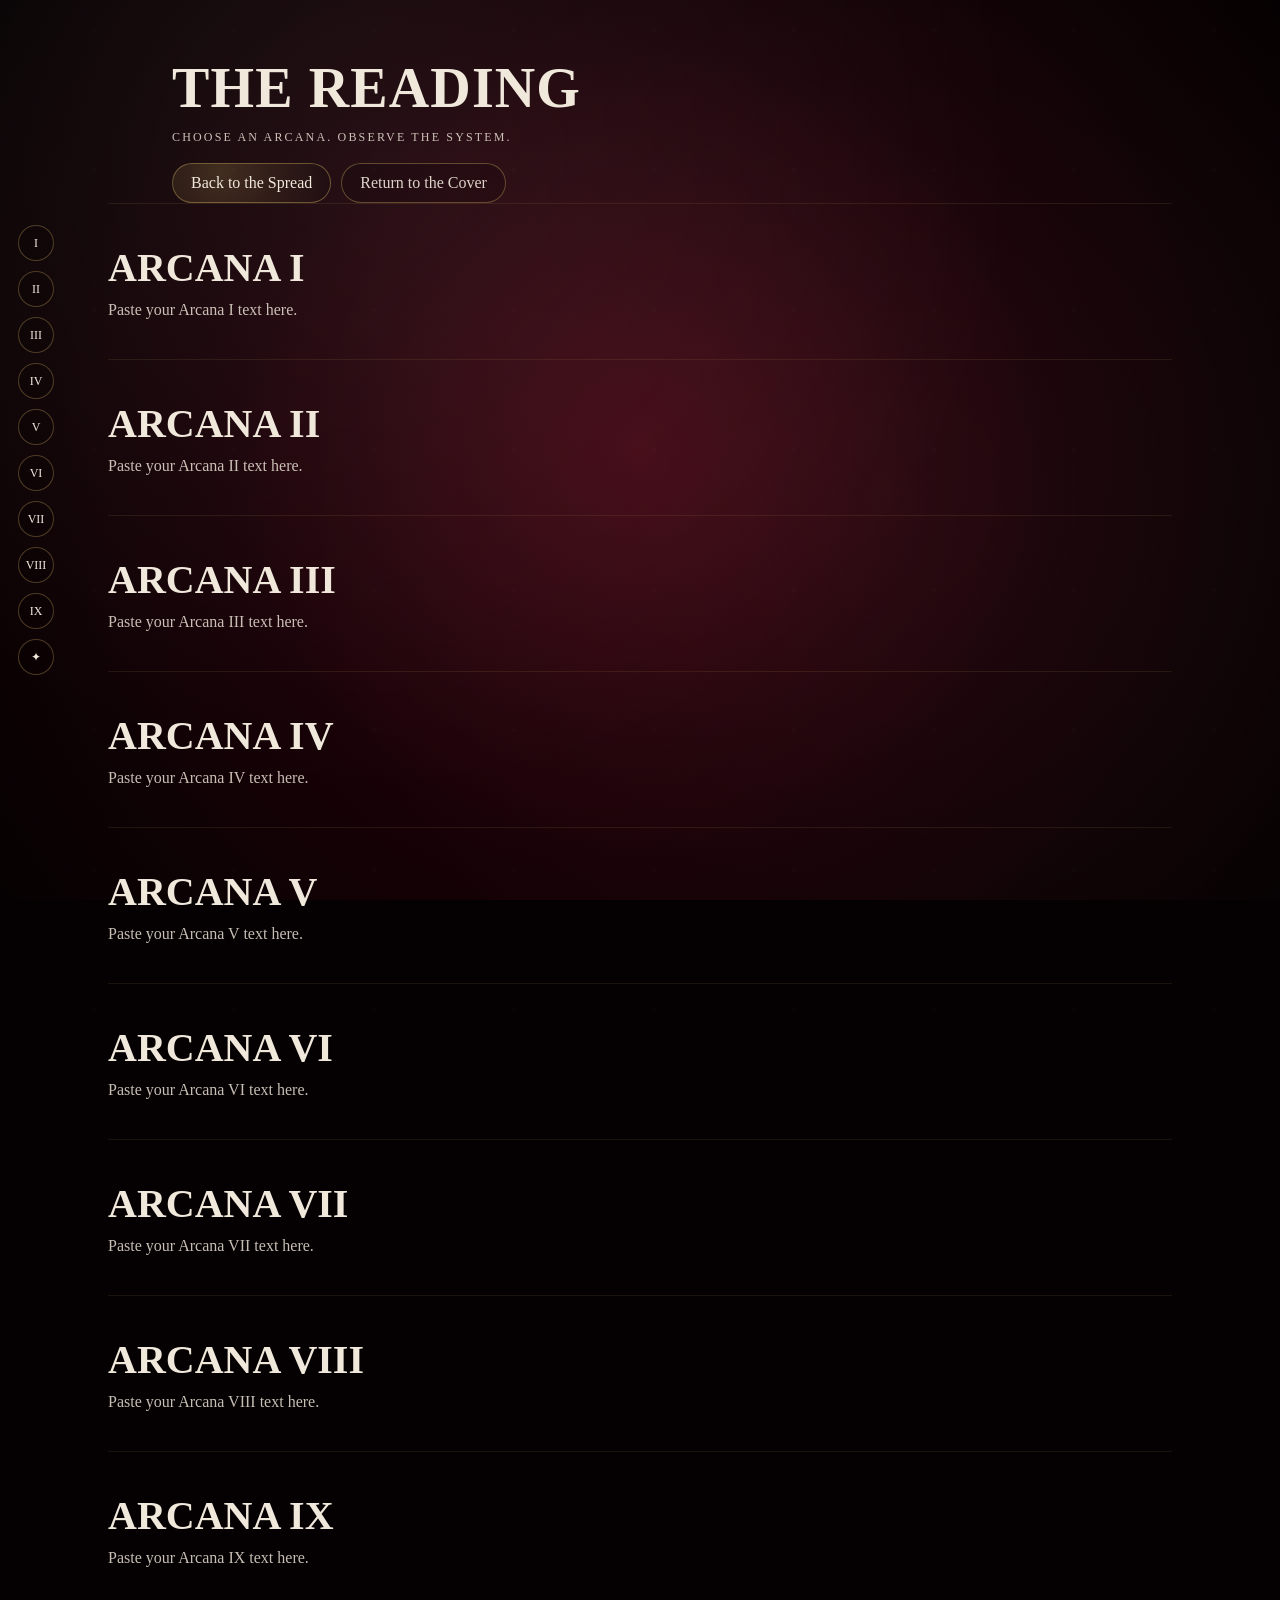
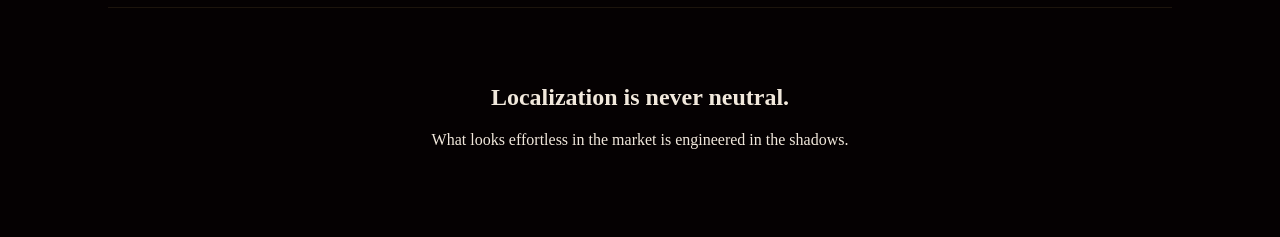
==== reading.html @ 1b464106 "Create tarot-themed multi-page reading experience" ====
<!doctype html>
<html lang="en">
<head>
  <meta charset="utf-8" />
  <meta name="viewport" content="width=device-width,initial-scale=1" />
  <title>The Reading</title>
  <link rel="stylesheet" href="styles.css" />
</head>
<body class="page page--reading">
  <div class="bg"></div>

  <aside class="rail" aria-label="Arcana navigation">
    <a href="#arcana-1">I</a>
    <a href="#arcana-2">II</a>
    <a href="#arcana-3">III</a>
    <a href="#arcana-4">IV</a>
    <a href="#arcana-5">V</a>
    <a href="#arcana-6">VI</a>
    <a href="#arcana-7">VII</a>
    <a href="#arcana-8">VIII</a>
    <a href="#arcana-9">IX</a>
    <a href="#final">✦</a>
  </aside>

  <main class="reading">
    <header class="readingHero">
      <h1 class="title title--hero">THE READING</h1>
      <p class="subtitle">Choose an Arcana. Observe the system.</p>
      <div class="readingActions">
        <a class="btn btn--gold" href="spread.html">Back to the Spread</a>
        <a class="btn btn--ghost" href="index.html">Return to the Cover</a>
      </div>
    </header>

    <!-- placeholders: keep your current text later, paste your real Arcana content here -->
    <section class="arcana" id="arcana-1"><h2>ARCANA I</h2><p>Paste your Arcana I text here.</p></section>
    <section class="arcana" id="arcana-2"><h2>ARCANA II</h2><p>Paste your Arcana II text here.</p></section>
    <section class="arcana" id="arcana-3"><h2>ARCANA III</h2><p>Paste your Arcana III text here.</p></section>
    <section class="arcana" id="arcana-4"><h2>ARCANA IV</h2><p>Paste your Arcana IV text here.</p></section>
    <section class="arcana" id="arcana-5"><h2>ARCANA V</h2><p>Paste your Arcana V text here.</p></section>
    <section class="arcana" id="arcana-6"><h2>ARCANA VI</h2><p>Paste your Arcana VI text here.</p></section>
    <section class="arcana" id="arcana-7"><h2>ARCANA VII</h2><p>Paste your Arcana VII text here.</p></section>
    <section class="arcana" id="arcana-8"><h2>ARCANA VIII</h2><p>Paste your Arcana VIII text here.</p></section>
    <section class="arcana" id="arcana-9"><h2>ARCANA IX</h2><p>Paste your Arcana IX text here.</p></section>

    <section class="final" id="final">
      <h2>Localization is never neutral.</h2>
      <p>What looks effortless in the market is engineered in the shadows.</p>
    </section>
  </main>

  <script src="script.js"></script>
</body>
</html>
---- styles.css ----
:root{
  --bg0:#050102;
  --bg1:#140206;
  --bg2:#2a0610;
  --velvet:#3a0712;
  --ink:#0b0203;

  --ivory:#f1e8dc;
  --ivory2:rgba(241,232,220,.82);
  --gold:#c6a65b;
  --gold2:rgba(198,166,91,.26);

  --shadow: 0 80px 220px rgba(0,0,0,.72);
}

*{ box-sizing:border-box; }
html,body{ height:100%; }
body{
  margin:0;
  color:var(--ivory);
  font-family: "Georgia", serif;
  background: var(--bg0);
  overflow-x:hidden;
}

a{ color:inherit; }

.bg{
  position:fixed; inset:0;
  background:
    radial-gradient(circle at 30% 18%, rgba(255,255,255,.06), transparent 55%),
    radial-gradient(circle at 70% 55%, rgba(255,255,255,.03), transparent 60%),
    radial-gradient(circle at 50% 50%, var(--velvet) 0%, var(--bg1) 55%, var(--bg0) 100%);
  filter: saturate(115%);
  z-index:-3;
}

/* ===== Petals (fallback: CSS petals if no image) ===== */
body::before{
  content:"";
  position:fixed; inset:-20%;
  background:
    radial-gradient(circle, rgba(241,232,220,.06) 0 2px, transparent 3px) 0 0/140px 140px,
    radial-gradient(circle, rgba(198,166,91,.04) 0 2px, transparent 3px) 40px 70px/180px 180px;
  opacity:.35;
  filter: blur(0.2px);
  pointer-events:none;
  z-index:-2;
  animation: drift 14s ease-in-out infinite alternate;
}
@keyframes drift{
  from{ transform: translate3d(-10px,-8px,0); }
  to{ transform: translate3d(12px,10px,0); }
}

/* ===== Layout helpers ===== */
.page{ min-height:100vh; }
.centerStage{ min-height:100vh; display:grid; place-items:center; padding:48px 18px; }

.title{ margin:0; letter-spacing:.02em; text-transform:uppercase; }
.title--hero{ font-size: clamp(34px, 5vw, 56px); }
.subtitle{
  margin:10px 0 18px;
  color: var(--ivory2);
  letter-spacing:.18em;
  text-transform:uppercase;
  font-size: 12px;
}

/* ===== Buttons ===== */
.btn{
  display:inline-block;
  padding:10px 18px;
  border-radius:999px;
  border:1px solid rgba(198,166,91,.44);
  text-decoration:none;
  background: rgba(0,0,0,.16);
  transition: transform .2s ease, box-shadow .2s ease, background .2s ease;
}
.btn:hover{
  transform: translateY(-1px);
  box-shadow: 0 22px 70px rgba(0,0,0,.45);
}
.btn--gold{
  background: radial-gradient(circle at 30% 20%, rgba(198,166,91,.22), rgba(0,0,0,.12));
}
.btn--ghost{ opacity:.9; }

/* ===== Cover stack ===== */
.stack{ position:relative; width:min(760px, 94vw); aspect-ratio: 16/10; display:grid; place-items:center; }
.stack__card{
  position:absolute;
  width:min(620px, 94vw);
  aspect-ratio: 16/10;
  border-radius:26px;
  border:1px solid var(--gold2);
  background: rgba(0,0,0,.22);
  box-shadow: var(--shadow);
  overflow:hidden;
}
.stack__card--back{ transform: translate(-22px, 16px) rotate(-2deg); opacity:.35; }
.stack__card--mid { transform: translate(18px, 12px) rotate(2deg); opacity:.45; }
.stack__card--front{ z-index:5; }

.coverFace{
  position:relative;
  z-index:10;
  height:100%;
  display:grid;
  place-items:center;
  text-align:center;
  padding:34px;
  pointer-events:auto;
}

.coverPhoto{
  position:absolute; inset:0;
  border-radius: inherit;
  background:
    url("assets/cover-front.jpg") center/cover no-repeat;
  opacity:.0; /* becomes visible automatically if image loads */
  z-index:8;
  pointer-events:none;
}
.coverPhoto::after{
  content:"";
  position:absolute; inset:0;
  background: linear-gradient(to bottom, rgba(0,0,0,.12), rgba(0,0,0,.72));
}
.coverPhoto.is-loaded{ opacity:1; }

.coverPhoto.is-opening{
  transform: rotateY(-78deg);
  transform-origin:left center;
  transition: transform 900ms cubic-bezier(.22,1,.36,1), opacity 650ms ease, filter 650ms ease;
  opacity:0;
  filter: blur(6px);
}

/* ===== Candles (no png needed: pure CSS candle + flicker) ===== */
.cornerCandles{ position:fixed; inset:0; pointer-events:none; }
.candle{
  position:absolute;
  width: 26px;
  height: 220px;
  border-radius: 18px;
  background: linear-gradient(to bottom, rgba(255,255,255,.92), rgba(255,255,255,.65));
  box-shadow: 0 30px 90px rgba(0,0,0,.55);
  opacity:.9;
  filter: blur(.0px);
}
.candle--tl{ left:18px; top:110px; }
.candle--br{ right:18px; bottom:110px; height: 240px; }

.candle::after{
  content:"";
  position:absolute;
  left: 50%;
  top: -10px;
  width: 8px; height: 14px;
  transform: translateX(-50%);
  background: rgba(40,15,5,.55);
  border-radius: 6px;
  filter: blur(.2px);
}
.flame{
  position:absolute;
  left:50%;
  top:-34px;
  width: 18px; height: 28px;
  transform: translateX(-50%);
  border-radius: 12px 12px 12px 12px;
  background: radial-gradient(circle at 40% 40%, rgba(255,240,200,.95), rgba(255,180,60,.85) 45%, rgba(255,120,20,.55) 70%, transparent 72%);
  filter: drop-shadow(0 0 14px rgba(255,190,90,.55));
  animation: flicker 120ms infinite alternate;
}
@keyframes flicker{
  from{ transform: translateX(-50%) rotate(-1deg) scale(0.98); opacity:.85; }
  to{ transform: translateX(-50%) rotate(1deg) scale(1.02); opacity:1; }
}

/* ===== Spread page ===== */
.spreadStage{ min-height:100vh; padding:56px 18px 40px; max-width:1100px; margin:0 auto; }
.spreadHeader{ text-align:center; margin-bottom: 22px; }
.kicker{ color: rgba(198,166,91,.78); letter-spacing:.22em; text-transform:uppercase; font-size: 12px; }
.spell{ margin:10px 0 6px; font-size: clamp(34px, 4.5vw, 58px); }
.deckline{ margin:0 auto; max-width: 70ch; color: var(--ivory2); }

.spreadArea{ display:grid; place-items:center; gap: 18px; }
.deck{
  width: 240px; height: 160px;
  position:relative;
  opacity: .95;
}
.deck__card{
  position:absolute; inset:0;
  border-radius: 18px;
  border:1px solid var(--gold2);
  background: linear-gradient(135deg, rgba(255,255,255,.04), rgba(0,0,0,.25));
  box-shadow: 0 50px 140px rgba(0,0,0,.55);
}
.deck__card:nth-child(1){ transform: rotate(-3deg) translate(-6px, 2px); }
.deck__card:nth-child(2){ transform: rotate(2deg) translate(6px, -2px); opacity:.9; }
.deck__card:nth-child(3){ transform: rotate(0deg); opacity:.8; }

.cardsGrid{
  width: min(980px, 96vw);
  display:grid;
  grid-template-columns: repeat(3, 1fr);
  gap: 16px;
  opacity: 0;
  transform: translateY(10px);
  pointer-events:none;
  transition: opacity 600ms ease, transform 600ms ease;
}
@media (max-width: 820px){ .cardsGrid{ grid-template-columns: repeat(2, 1fr); } }
@media (max-width: 520px){ .cardsGrid{ grid-template-columns: 1fr; } }

.cardsGrid[data-state="shown"]{
  opacity:1;
  transform: translateY(0);
  pointer-events:auto;
}

.tarot{
  border:1px solid var(--gold2);
  border-radius:18px;
  background: rgba(0,0,0,.20);
  box-shadow: 0 40px 120px rgba(0,0,0,.45);
  padding:0;
  cursor:pointer;
  overflow:hidden;
  aspect-ratio: 3 / 5;
  position:relative;
}
.tarot::before{
  content:"";
  position:absolute; inset:0;
  background:
    radial-gradient(circle at 30% 20%, rgba(255,255,255,.06), transparent 55%),
    linear-gradient(to bottom, rgba(0,0,0,.05), rgba(0,0,0,.55));
}
.tarot span{
  position:absolute;
  left:14px; bottom:12px;
  color: rgba(241,232,220,.85);
  letter-spacing:.18em;
  text-transform:uppercase;
  font-size: 11px;
}

/* once you add images, they’ll show automatically */
.tarot.has-img{
  background-size: cover;
  background-position: center;
}
.tarot.has-img::before{ background: linear-gradient(to bottom, rgba(0,0,0,.05), rgba(0,0,0,.62)); }

.spreadActions{ display:flex; justify-content:center; gap:10px; flex-wrap:wrap; margin-top: 16px; }
.hint{ text-align:center; opacity:.85; margin-top: 12px; }

/* ===== Reading page ===== */
.rail{
  position:fixed; left:18px; top:50%; transform: translateY(-50%);
  display:flex; flex-direction:column; gap:10px; z-index:20;
}
.rail a{
  width:36px; height:36px; border-radius:999px;
  display:grid; place-items:center;
  border:1px solid rgba(198,166,91,.35);
  text-decoration:none;
  background: rgba(0,0,0,.14);
  font-size:12px;
}

.reading{ max-width:1100px; margin:0 auto; padding: 56px 18px 72px; }
.readingHero{ padding-left: 64px; }
@media (max-width: 900px){ .readingHero{ padding-left:0; } .rail{ display:none; } }

.readingActions{ display:flex; gap:10px; flex-wrap:wrap; margin-top:12px; }

.arcana{
  padding: 40px 0;
  border-top: 1px solid rgba(198,166,91,.12);
}
.arcana h2{ margin: 0 0 10px; font-size: clamp(26px, 3.2vw, 40px); }
.arcana p{ margin: 0; color: rgba(241,232,220,.82); max-width: 78ch; }

.final{ padding: 56px 0 0; text-align:center; border-top: 1px solid rgba(198,166,91,.12); }
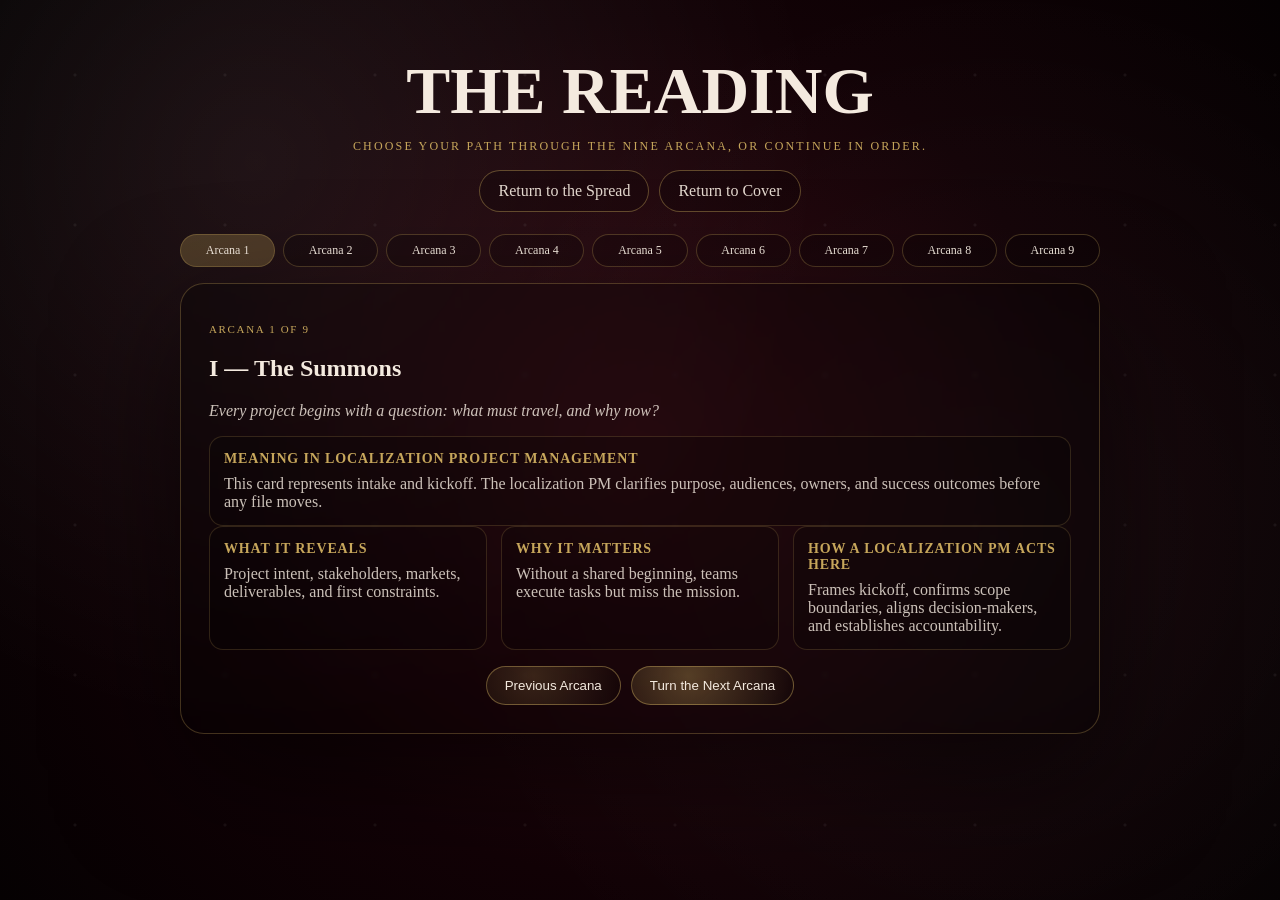
==== commit ec4ff1b7: "Refine tarot experience with full arcana narrative and interactions" ====
--- a/reading.html
+++ b/reading.html
@@ -8,44 +8,54 @@
 </head>
 <body class="page page--reading">
   <div class="bg"></div>
+  <div class="particles" aria-hidden="true"></div>
+  <div class="petalLayer" id="petalLayer" aria-hidden="true"></div>
 
-  <aside class="rail" aria-label="Arcana navigation">
-    <a href="#arcana-1">I</a>
-    <a href="#arcana-2">II</a>
-    <a href="#arcana-3">III</a>
-    <a href="#arcana-4">IV</a>
-    <a href="#arcana-5">V</a>
-    <a href="#arcana-6">VI</a>
-    <a href="#arcana-7">VII</a>
-    <a href="#arcana-8">VIII</a>
-    <a href="#arcana-9">IX</a>
-    <a href="#final">✦</a>
-  </aside>
-
-  <main class="reading">
-    <header class="readingHero">
-      <h1 class="title title--hero">THE READING</h1>
-      <p class="subtitle">Choose an Arcana. Observe the system.</p>
+  <main class="readingStage">
+    <header class="readingHeader">
+      <h1 class="title">The Reading</h1>
+      <p class="subtitle">Choose your path through the nine arcana, or continue in order.</p>
       <div class="readingActions">
-        <a class="btn btn--gold" href="spread.html">Back to the Spread</a>
-        <a class="btn btn--ghost" href="index.html">Return to the Cover</a>
+        <a class="btn btn--ghost" href="spread.html">Return to the Spread</a>
+        <a class="btn btn--ghost" href="index.html">Return to Cover</a>
       </div>
     </header>
 
-    <!-- placeholders: keep your current text later, paste your real Arcana content here -->
-    <section class="arcana" id="arcana-1"><h2>ARCANA I</h2><p>Paste your Arcana I text here.</p></section>
-    <section class="arcana" id="arcana-2"><h2>ARCANA II</h2><p>Paste your Arcana II text here.</p></section>
-    <section class="arcana" id="arcana-3"><h2>ARCANA III</h2><p>Paste your Arcana III text here.</p></section>
-    <section class="arcana" id="arcana-4"><h2>ARCANA IV</h2><p>Paste your Arcana IV text here.</p></section>
-    <section class="arcana" id="arcana-5"><h2>ARCANA V</h2><p>Paste your Arcana V text here.</p></section>
-    <section class="arcana" id="arcana-6"><h2>ARCANA VI</h2><p>Paste your Arcana VI text here.</p></section>
-    <section class="arcana" id="arcana-7"><h2>ARCANA VII</h2><p>Paste your Arcana VII text here.</p></section>
-    <section class="arcana" id="arcana-8"><h2>ARCANA VIII</h2><p>Paste your Arcana VIII text here.</p></section>
-    <section class="arcana" id="arcana-9"><h2>ARCANA IX</h2><p>Paste your Arcana IX text here.</p></section>
+    <nav class="arcanaRail" id="arcanaRail" aria-label="Arcana navigation"></nav>
 
-    <section class="final" id="final">
-      <h2>Localization is never neutral.</h2>
-      <p>What looks effortless in the market is engineered in the shadows.</p>
+    <section class="readingCard" id="readingCard" aria-live="polite">
+      <p class="progress" id="progress">Arcana 1 of 9</p>
+      <h2 id="arcanaTitle">Arcana</h2>
+      <p class="prophecy" id="arcanaProphecy"></p>
+
+      <div class="detailBlock">
+        <h3>Meaning in Localization Project Management</h3>
+        <p id="arcanaMeaning"></p>
+      </div>
+
+      <div class="detailGrid">
+        <article class="detailBlock"><h3>What it reveals</h3><p id="arcanaReveals"></p></article>
+        <article class="detailBlock"><h3>Why it matters</h3><p id="arcanaMatters"></p></article>
+        <article class="detailBlock"><h3>How a localization PM acts here</h3><p id="arcanaActs"></p></article>
+      </div>
+
+      <div class="readingActions">
+        <button class="btn btn--gold-soft" id="prevArcana">Previous Arcana</button>
+        <button class="btn btn--gold" id="nextArcana">Turn the Next Arcana</button>
+      </div>
+    </section>
+
+    <section class="closingScene" id="closingScene" hidden>
+      <div class="candleField candleField--dense" aria-hidden="true">
+        <div class="candle"><div class="flame"></div></div><div class="candle"><div class="flame"></div></div><div class="candle"><div class="flame"></div></div>
+        <div class="candle"><div class="flame"></div></div><div class="candle"><div class="flame"></div></div><div class="candle"><div class="flame"></div></div>
+        <div class="candle"><div class="flame"></div></div><div class="candle"><div class="flame"></div></div><div class="candle"><div class="flame"></div></div>
+      </div>
+      <h2>The cards fall silent here, but their lesson remains: great localization is not just managed — it is interpreted, orchestrated, and brought to life.</h2>
+      <p>Let the next project begin.</p>
+      <p>Duygu Taş — Localization Project Management | Language Operations | Multilingual Content Strategy</p>
+      <p>Email: your-email@example.com · LinkedIn: your-linkedin · Portfolio: your-portfolio</p>
+      <a class="btn btn--gold" href="spread.html">Enter the Next Reading</a>
     </section>
   </main>
 
--- a/styles.css
+++ b/styles.css
@@ -1,289 +1,80 @@
 :root{
   --bg0:#050102;
-  --bg1:#140206;
-  --bg2:#2a0610;
-  --velvet:#3a0712;
-  --ink:#0b0203;
+  --bg1:#120206;
+  --velvet:#310810;
+  --ivory:#f4eadf;
+  --ivory-soft:rgba(244,234,223,.82);
+  --gold:#c6a65b;
+  --gold-soft:rgba(198,166,91,.3);
+}
+*{box-sizing:border-box}
+html,body{height:100%}
+body{margin:0;color:var(--ivory);font-family:Georgia,serif;background:var(--bg0);overflow-x:hidden}
+a{color:inherit}
+.bg{position:fixed;inset:0;background:radial-gradient(circle at 20% 18%,rgba(255,255,255,.07),transparent 45%),radial-gradient(circle at 78% 60%,rgba(255,255,255,.04),transparent 50%),radial-gradient(circle at 50% 50%,var(--velvet),var(--bg1) 55%,var(--bg0));z-index:-4}
+.particles{position:fixed;inset:0;z-index:-3;pointer-events:none;opacity:.55;background-image:radial-gradient(circle,rgba(255,255,255,.1) 0 1px,transparent 2px);background-size:150px 150px;animation:drift 16s ease-in-out infinite alternate}
+@keyframes drift{from{transform:translate(-10px,-8px)}to{transform:translate(14px,12px)}}
 
-  --ivory:#f1e8dc;
-  --ivory2:rgba(241,232,220,.82);
-  --gold:#c6a65b;
-  --gold2:rgba(198,166,91,.26);
+.petalLayer{position:fixed;inset:0;pointer-events:none;z-index:20}
+.petal{position:absolute;width:10px;height:14px;background:linear-gradient(150deg,#f7d5d9,#be4f5f);border-radius:65% 35% 60% 40%;opacity:.82;animation:petalFall 1.4s ease-out forwards}
+@keyframes petalFall{0%{transform:translate(0,0) rotate(0) scale(1);opacity:.9}100%{transform:translate(var(--dx),var(--dy)) rotate(220deg) scale(.3);opacity:0}}
 
-  --shadow: 0 80px 220px rgba(0,0,0,.72);
-}
+.page{min-height:100vh}
+.centerStage,.spreadStage,.readingStage{position:relative;min-height:100vh;padding:56px 20px 70px;max-width:1100px;margin:0 auto}
+.kicker,.subtitle{text-transform:uppercase;letter-spacing:.18em;font-size:12px;color:var(--gold)}
+.title{margin:0 0 14px;font-size:clamp(38px,6vw,66px);line-height:1.05;text-transform:uppercase}
+.lead,.deckline,.lore{color:var(--ivory-soft);max-width:70ch}
+.lore{font-style:italic}
 
-*{ box-sizing:border-box; }
-html,body{ height:100%; }
-body{
-  margin:0;
-  color:var(--ivory);
-  font-family: "Georgia", serif;
-  background: var(--bg0);
-  overflow-x:hidden;
-}
+.heroCard,.readingCard,.closingScene{background:rgba(0,0,0,.3);border:1px solid var(--gold-soft);border-radius:24px;box-shadow:0 40px 120px rgba(0,0,0,.55);backdrop-filter:blur(2px)}
+.heroCard{padding:48px;text-align:center;max-width:850px;margin:11vh auto 0}
 
-a{ color:inherit; }
+.btn{display:inline-block;padding:11px 18px;border-radius:999px;border:1px solid rgba(198,166,91,.45);text-decoration:none;background:rgba(0,0,0,.2);transition:.2s transform,.2s box-shadow,.2s opacity;cursor:pointer;color:var(--ivory)}
+.btn:hover{transform:translateY(-1px);box-shadow:0 18px 60px rgba(0,0,0,.45)}
+.btn--gold{background:radial-gradient(circle at 35% 25%,rgba(198,166,91,.35),rgba(0,0,0,.12))}
+.btn--gold-soft{background:radial-gradient(circle at 35% 25%,rgba(198,166,91,.2),rgba(0,0,0,.12))}
+.btn--ghost{opacity:.92}
 
-.bg{
-  position:fixed; inset:0;
-  background:
-    radial-gradient(circle at 30% 18%, rgba(255,255,255,.06), transparent 55%),
-    radial-gradient(circle at 70% 55%, rgba(255,255,255,.03), transparent 60%),
-    radial-gradient(circle at 50% 50%, var(--velvet) 0%, var(--bg1) 55%, var(--bg0) 100%);
-  filter: saturate(115%);
-  z-index:-3;
-}
+.cornerCandles,.candleField{position:fixed;inset:0;pointer-events:none;z-index:1}
+.candle{position:absolute;width:20px;height:120px;border-radius:14px;background:linear-gradient(to bottom,rgba(255,255,255,.93),rgba(255,255,255,.65));box-shadow:0 14px 60px rgba(0,0,0,.6)}
+.candle::after{content:"";position:absolute;left:50%;top:-8px;transform:translateX(-50%);width:6px;height:10px;background:rgba(45,16,8,.6);border-radius:8px}
+.flame{position:absolute;left:50%;top:-28px;transform:translateX(-50%);width:15px;height:24px;border-radius:12px;background:radial-gradient(circle at 40% 40%,rgba(255,245,210,.95),rgba(255,185,66,.85) 50%,rgba(255,110,10,.55) 72%,transparent 74%);filter:drop-shadow(0 0 12px rgba(255,190,90,.5));animation:flicker .14s infinite alternate}
+@keyframes flicker{from{transform:translateX(-50%) rotate(-2deg) scale(.98)}to{transform:translateX(-50%) rotate(1deg) scale(1.04)}}
+.candle--tl{left:16px;top:90px}.candle--tr{right:20px;top:110px}.candle--bl{left:25px;bottom:90px;height:145px}.candle--br{right:25px;bottom:85px;height:150px}
 
-/* ===== Petals (fallback: CSS petals if no image) ===== */
-body::before{
-  content:"";
-  position:fixed; inset:-20%;
-  background:
-    radial-gradient(circle, rgba(241,232,220,.06) 0 2px, transparent 3px) 0 0/140px 140px,
-    radial-gradient(circle, rgba(198,166,91,.04) 0 2px, transparent 3px) 40px 70px/180px 180px;
-  opacity:.35;
-  filter: blur(0.2px);
-  pointer-events:none;
-  z-index:-2;
-  animation: drift 14s ease-in-out infinite alternate;
-}
-@keyframes drift{
-  from{ transform: translate3d(-10px,-8px,0); }
-  to{ transform: translate3d(12px,10px,0); }
-}
+.spreadHeader,.readingHeader{text-align:center;margin-bottom:22px}
+.cardsGrid{display:grid;grid-template-columns:repeat(3,1fr);gap:16px;opacity:0;transform:translateY(12px) scale(.98);pointer-events:none;transition:.7s}
+.cardsGrid[data-state='shown']{opacity:1;transform:translateY(0) scale(1);pointer-events:auto}
+@media (max-width:820px){.cardsGrid{grid-template-columns:repeat(2,1fr)}}
+@media (max-width:560px){.cardsGrid{grid-template-columns:1fr}.heroCard{padding:34px 24px}}
+.tarot{aspect-ratio:3/5;border:1px solid var(--gold-soft);border-radius:16px;background:linear-gradient(145deg,rgba(255,255,255,.08),rgba(0,0,0,.4));position:relative;overflow:hidden;cursor:pointer;color:var(--ivory);box-shadow:0 28px 80px rgba(0,0,0,.55);transition:transform .25s}
+.tarot:hover{transform:translateY(-4px)}
+.tarot::before{content:"";position:absolute;inset:0;background:linear-gradient(to bottom,rgba(0,0,0,.06),rgba(0,0,0,.65))}
+.tarot span{position:absolute;left:12px;bottom:12px;letter-spacing:.1em;font-size:11px;text-transform:uppercase;text-align:left;z-index:2}
+.tarot.has-img{background-size:cover;background-position:center}
+.tarot.has-img::before{background:linear-gradient(to bottom,rgba(0,0,0,.1),rgba(0,0,0,.72))}
+.spreadActions,.readingActions{display:flex;gap:10px;justify-content:center;flex-wrap:wrap;margin-top:16px}
+.hint{text-align:center;color:var(--ivory-soft)}
 
-/* ===== Layout helpers ===== */
-.page{ min-height:100vh; }
-.centerStage{ min-height:100vh; display:grid; place-items:center; padding:48px 18px; }
+.candleField .candle:nth-child(1){left:8%;bottom:22px;height:130px}
+.candleField .candle:nth-child(2){left:20%;bottom:8px;height:95px}
+.candleField .candle:nth-child(3){left:36%;bottom:15px;height:115px}
+.candleField .candle:nth-child(4){right:35%;bottom:14px;height:104px}
+.candleField .candle:nth-child(5){right:19%;bottom:8px;height:92px}
+.candleField .candle:nth-child(6){right:8%;bottom:22px;height:136px}
+.candleField--dense .candle{height:90px}
 
-.title{ margin:0; letter-spacing:.02em; text-transform:uppercase; }
-.title--hero{ font-size: clamp(34px, 5vw, 56px); }
-.subtitle{
-  margin:10px 0 18px;
-  color: var(--ivory2);
-  letter-spacing:.18em;
-  text-transform:uppercase;
-  font-size: 12px;
-}
+.arcanaRail{display:grid;grid-template-columns:repeat(9,minmax(0,1fr));gap:8px;margin:0 auto 16px;max-width:920px}
+.arcanaRail a{border:1px solid var(--gold-soft);padding:8px 6px;border-radius:999px;text-align:center;text-decoration:none;background:rgba(0,0,0,.2);font-size:12px}
+.arcanaRail a.is-active{background:rgba(198,166,91,.28)}
+.readingCard{padding:28px;max-width:920px;margin:0 auto}
+.progress{color:var(--gold);letter-spacing:.15em;text-transform:uppercase;font-size:11px}
+.prophecy{font-style:italic;color:var(--ivory-soft)}
+.detailGrid{display:grid;grid-template-columns:repeat(3,1fr);gap:14px}
+.detailBlock{padding:14px;border:1px solid rgba(198,166,91,.2);border-radius:14px;background:rgba(0,0,0,.22)}
+.detailBlock h3{margin:0 0 8px;font-size:14px;letter-spacing:.06em;text-transform:uppercase;color:var(--gold)}
+.detailBlock p{margin:0;color:var(--ivory-soft)}
+@media (max-width:860px){.detailGrid{grid-template-columns:1fr}}
 
-/* ===== Buttons ===== */
-.btn{
-  display:inline-block;
-  padding:10px 18px;
-  border-radius:999px;
-  border:1px solid rgba(198,166,91,.44);
-  text-decoration:none;
-  background: rgba(0,0,0,.16);
-  transition: transform .2s ease, box-shadow .2s ease, background .2s ease;
-}
-.btn:hover{
-  transform: translateY(-1px);
-  box-shadow: 0 22px 70px rgba(0,0,0,.45);
-}
-.btn--gold{
-  background: radial-gradient(circle at 30% 20%, rgba(198,166,91,.22), rgba(0,0,0,.12));
-}
-.btn--ghost{ opacity:.9; }
-
-/* ===== Cover stack ===== */
-.stack{ position:relative; width:min(760px, 94vw); aspect-ratio: 16/10; display:grid; place-items:center; }
-.stack__card{
-  position:absolute;
-  width:min(620px, 94vw);
-  aspect-ratio: 16/10;
-  border-radius:26px;
-  border:1px solid var(--gold2);
-  background: rgba(0,0,0,.22);
-  box-shadow: var(--shadow);
-  overflow:hidden;
-}
-.stack__card--back{ transform: translate(-22px, 16px) rotate(-2deg); opacity:.35; }
-.stack__card--mid { transform: translate(18px, 12px) rotate(2deg); opacity:.45; }
-.stack__card--front{ z-index:5; }
-
-.coverFace{
-  position:relative;
-  z-index:10;
-  height:100%;
-  display:grid;
-  place-items:center;
-  text-align:center;
-  padding:34px;
-  pointer-events:auto;
-}
-
-.coverPhoto{
-  position:absolute; inset:0;
-  border-radius: inherit;
-  background:
-    url("assets/cover-front.jpg") center/cover no-repeat;
-  opacity:.0; /* becomes visible automatically if image loads */
-  z-index:8;
-  pointer-events:none;
-}
-.coverPhoto::after{
-  content:"";
-  position:absolute; inset:0;
-  background: linear-gradient(to bottom, rgba(0,0,0,.12), rgba(0,0,0,.72));
-}
-.coverPhoto.is-loaded{ opacity:1; }
-
-.coverPhoto.is-opening{
-  transform: rotateY(-78deg);
-  transform-origin:left center;
-  transition: transform 900ms cubic-bezier(.22,1,.36,1), opacity 650ms ease, filter 650ms ease;
-  opacity:0;
-  filter: blur(6px);
-}
-
-/* ===== Candles (no png needed: pure CSS candle + flicker) ===== */
-.cornerCandles{ position:fixed; inset:0; pointer-events:none; }
-.candle{
-  position:absolute;
-  width: 26px;
-  height: 220px;
-  border-radius: 18px;
-  background: linear-gradient(to bottom, rgba(255,255,255,.92), rgba(255,255,255,.65));
-  box-shadow: 0 30px 90px rgba(0,0,0,.55);
-  opacity:.9;
-  filter: blur(.0px);
-}
-.candle--tl{ left:18px; top:110px; }
-.candle--br{ right:18px; bottom:110px; height: 240px; }
-
-.candle::after{
-  content:"";
-  position:absolute;
-  left: 50%;
-  top: -10px;
-  width: 8px; height: 14px;
-  transform: translateX(-50%);
-  background: rgba(40,15,5,.55);
-  border-radius: 6px;
-  filter: blur(.2px);
-}
-.flame{
-  position:absolute;
-  left:50%;
-  top:-34px;
-  width: 18px; height: 28px;
-  transform: translateX(-50%);
-  border-radius: 12px 12px 12px 12px;
-  background: radial-gradient(circle at 40% 40%, rgba(255,240,200,.95), rgba(255,180,60,.85) 45%, rgba(255,120,20,.55) 70%, transparent 72%);
-  filter: drop-shadow(0 0 14px rgba(255,190,90,.55));
-  animation: flicker 120ms infinite alternate;
-}
-@keyframes flicker{
-  from{ transform: translateX(-50%) rotate(-1deg) scale(0.98); opacity:.85; }
-  to{ transform: translateX(-50%) rotate(1deg) scale(1.02); opacity:1; }
-}
-
-/* ===== Spread page ===== */
-.spreadStage{ min-height:100vh; padding:56px 18px 40px; max-width:1100px; margin:0 auto; }
-.spreadHeader{ text-align:center; margin-bottom: 22px; }
-.kicker{ color: rgba(198,166,91,.78); letter-spacing:.22em; text-transform:uppercase; font-size: 12px; }
-.spell{ margin:10px 0 6px; font-size: clamp(34px, 4.5vw, 58px); }
-.deckline{ margin:0 auto; max-width: 70ch; color: var(--ivory2); }
-
-.spreadArea{ display:grid; place-items:center; gap: 18px; }
-.deck{
-  width: 240px; height: 160px;
-  position:relative;
-  opacity: .95;
-}
-.deck__card{
-  position:absolute; inset:0;
-  border-radius: 18px;
-  border:1px solid var(--gold2);
-  background: linear-gradient(135deg, rgba(255,255,255,.04), rgba(0,0,0,.25));
-  box-shadow: 0 50px 140px rgba(0,0,0,.55);
-}
-.deck__card:nth-child(1){ transform: rotate(-3deg) translate(-6px, 2px); }
-.deck__card:nth-child(2){ transform: rotate(2deg) translate(6px, -2px); opacity:.9; }
-.deck__card:nth-child(3){ transform: rotate(0deg); opacity:.8; }
-
-.cardsGrid{
-  width: min(980px, 96vw);
-  display:grid;
-  grid-template-columns: repeat(3, 1fr);
-  gap: 16px;
-  opacity: 0;
-  transform: translateY(10px);
-  pointer-events:none;
-  transition: opacity 600ms ease, transform 600ms ease;
-}
-@media (max-width: 820px){ .cardsGrid{ grid-template-columns: repeat(2, 1fr); } }
-@media (max-width: 520px){ .cardsGrid{ grid-template-columns: 1fr; } }
-
-.cardsGrid[data-state="shown"]{
-  opacity:1;
-  transform: translateY(0);
-  pointer-events:auto;
-}
-
-.tarot{
-  border:1px solid var(--gold2);
-  border-radius:18px;
-  background: rgba(0,0,0,.20);
-  box-shadow: 0 40px 120px rgba(0,0,0,.45);
-  padding:0;
-  cursor:pointer;
-  overflow:hidden;
-  aspect-ratio: 3 / 5;
-  position:relative;
-}
-.tarot::before{
-  content:"";
-  position:absolute; inset:0;
-  background:
-    radial-gradient(circle at 30% 20%, rgba(255,255,255,.06), transparent 55%),
-    linear-gradient(to bottom, rgba(0,0,0,.05), rgba(0,0,0,.55));
-}
-.tarot span{
-  position:absolute;
-  left:14px; bottom:12px;
-  color: rgba(241,232,220,.85);
-  letter-spacing:.18em;
-  text-transform:uppercase;
-  font-size: 11px;
-}
-
-/* once you add images, they’ll show automatically */
-.tarot.has-img{
-  background-size: cover;
-  background-position: center;
-}
-.tarot.has-img::before{ background: linear-gradient(to bottom, rgba(0,0,0,.05), rgba(0,0,0,.62)); }
-
-.spreadActions{ display:flex; justify-content:center; gap:10px; flex-wrap:wrap; margin-top: 16px; }
-.hint{ text-align:center; opacity:.85; margin-top: 12px; }
-
-/* ===== Reading page ===== */
-.rail{
-  position:fixed; left:18px; top:50%; transform: translateY(-50%);
-  display:flex; flex-direction:column; gap:10px; z-index:20;
-}
-.rail a{
-  width:36px; height:36px; border-radius:999px;
-  display:grid; place-items:center;
-  border:1px solid rgba(198,166,91,.35);
-  text-decoration:none;
-  background: rgba(0,0,0,.14);
-  font-size:12px;
-}
-
-.reading{ max-width:1100px; margin:0 auto; padding: 56px 18px 72px; }
-.readingHero{ padding-left: 64px; }
-@media (max-width: 900px){ .readingHero{ padding-left:0; } .rail{ display:none; } }
-
-.readingActions{ display:flex; gap:10px; flex-wrap:wrap; margin-top:12px; }
-
-.arcana{
-  padding: 40px 0;
-  border-top: 1px solid rgba(198,166,91,.12);
-}
-.arcana h2{ margin: 0 0 10px; font-size: clamp(26px, 3.2vw, 40px); }
-.arcana p{ margin: 0; color: rgba(241,232,220,.82); max-width: 78ch; }
-
-.final{ padding: 56px 0 0; text-align:center; border-top: 1px solid rgba(198,166,91,.12); }
+.closingScene{margin:22px auto 0;max-width:920px;padding:40px 28px;text-align:center;position:relative;overflow:hidden}
+.closingScene h2{margin-top:20px;font-size:clamp(24px,3.5vw,38px)}
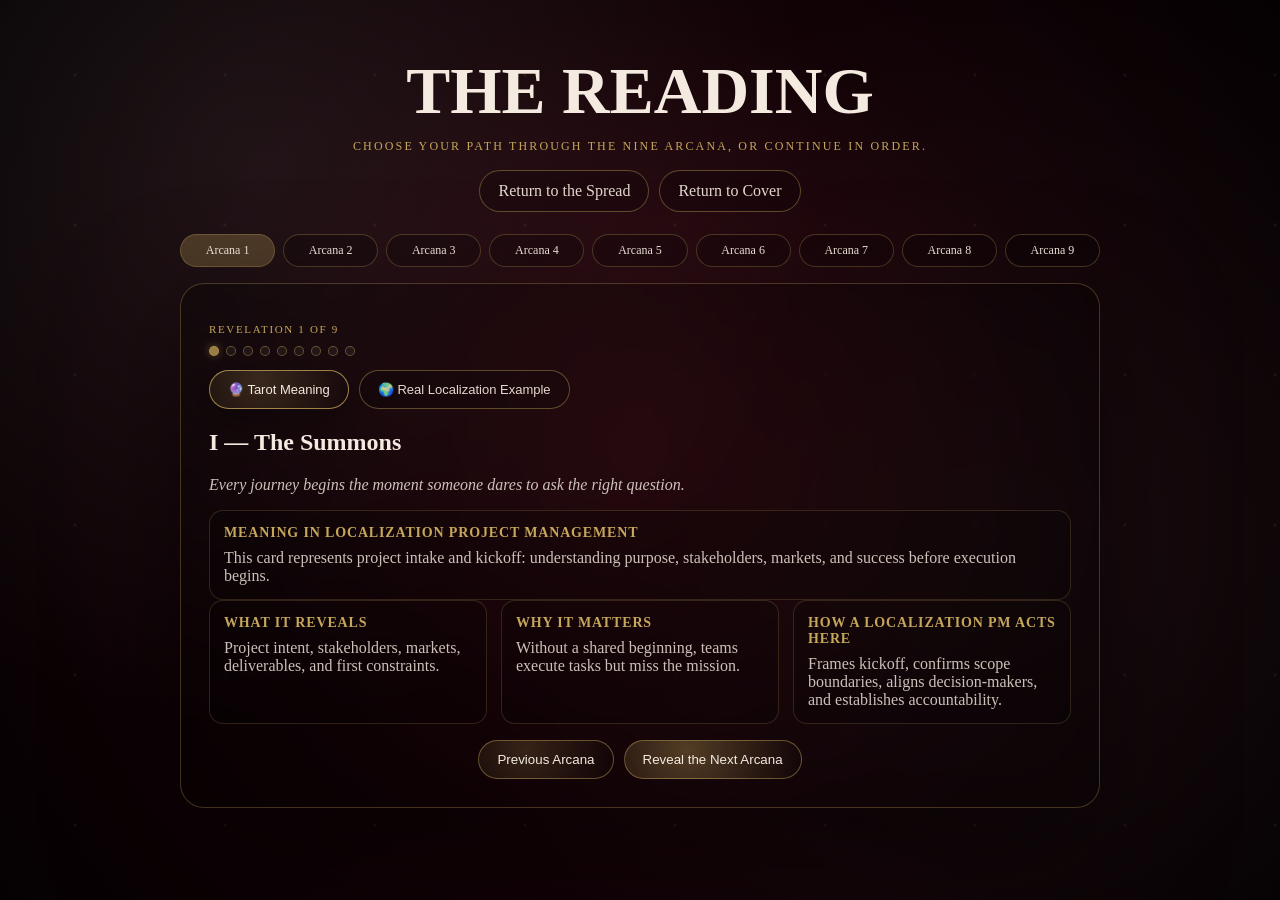
==== commit d3c5e10f: "Refine closing ceremony layering and reveal timing" ====
--- a/reading.html
+++ b/reading.html
@@ -24,12 +24,17 @@
     <nav class="arcanaRail" id="arcanaRail" aria-label="Arcana navigation"></nav>
 
     <section class="readingCard" id="readingCard" aria-live="polite">
-      <p class="progress" id="progress">Arcana 1 of 9</p>
+      <p class="progress" id="progress">Revelation 1 of 9</p>
+      <div class="progressDots" id="progressDots" aria-hidden="true"></div>
+      <div class="lensToggle" role="tablist" aria-label="Reading lens">
+        <button class="btn btn--gold-soft is-active" data-lens="tarot" type="button">🔮 Tarot Meaning</button>
+        <button class="btn btn--ghost" data-lens="real" type="button">🌍 Real Localization Example</button>
+      </div>
       <h2 id="arcanaTitle">Arcana</h2>
       <p class="prophecy" id="arcanaProphecy"></p>
 
       <div class="detailBlock">
-        <h3>Meaning in Localization Project Management</h3>
+        <h3 id="lensHeading">Meaning in Localization Project Management</h3>
         <p id="arcanaMeaning"></p>
       </div>
 
@@ -41,21 +46,32 @@
 
       <div class="readingActions">
         <button class="btn btn--gold-soft" id="prevArcana">Previous Arcana</button>
-        <button class="btn btn--gold" id="nextArcana">Turn the Next Arcana</button>
+        <button class="btn btn--gold" id="nextArcana">Reveal the Next Arcana</button>
       </div>
     </section>
 
     <section class="closingScene" id="closingScene" hidden>
-      <div class="candleField candleField--dense" aria-hidden="true">
+      <div class="magic-dust" aria-hidden="true"></div>
+      <div class="closingScene__veil" aria-hidden="true"></div>
+      <div class="closingScene__candles" aria-hidden="true">
         <div class="candle"><div class="flame"></div></div><div class="candle"><div class="flame"></div></div><div class="candle"><div class="flame"></div></div>
-        <div class="candle"><div class="flame"></div></div><div class="candle"><div class="flame"></div></div><div class="candle"><div class="flame"></div></div>
-        <div class="candle"><div class="flame"></div></div><div class="candle"><div class="flame"></div></div><div class="candle"><div class="flame"></div></div>
+        <div class="candle"><div class="flame"></div></div><div class="candle"><div class="flame"></div></div><div class="candle"><div class="flame"></div></div><div class="candle"><div class="flame"></div></div>
       </div>
-      <h2>The cards fall silent here, but their lesson remains: great localization is not just managed — it is interpreted, orchestrated, and brought to life.</h2>
-      <p>Let the next project begin.</p>
-      <p>Duygu Taş — Localization Project Management | Language Operations | Multilingual Content Strategy</p>
-      <p>Email: your-email@example.com · LinkedIn: your-linkedin · Portfolio: your-portfolio</p>
-      <a class="btn btn--gold" href="spread.html">Enter the Next Reading</a>
+      <div class="closingScene__text">
+        <p class="subtitle">The Reading Concludes</p>
+        <h2>The cards grow quiet now. Yet their message remains clear.</h2>
+        <p>Localization is not simply translation. It is the art of guiding meaning safely across languages, cultures, and worlds.</p>
+        <p>And every successful journey needs someone who can read the signs.</p>
+        <p>Duygu Taş — Localization Project Management | Language Operations | Multilingual Content Strategy</p>
+        <p>Email: your-email@example.com · LinkedIn: your-linkedin · Portfolio: your-portfolio</p>
+        <a class="btn btn--gold" href="spread.html">Enter the Next Reading</a>
+      </div>
+      <article class="oracleCard" id="oracleCard" hidden>
+        <p class="kicker">Arcana X — The Oracle</p>
+        <h3>Localization Project Manager</h3>
+        <p>Behind every successful global launch stands someone who sees the path before others do.</p>
+        <p>The Localization PM is the unseen guide — balancing languages, systems, teams, and time to ensure meaning reaches every market.</p>
+      </article>
     </section>
   </main>
 
--- a/styles.css
+++ b/styles.css
@@ -36,10 +36,11 @@
 .btn--ghost{opacity:.92}
 
 .cornerCandles,.candleField{position:fixed;inset:0;pointer-events:none;z-index:1}
-.candle{position:absolute;width:20px;height:120px;border-radius:14px;background:linear-gradient(to bottom,rgba(255,255,255,.93),rgba(255,255,255,.65));box-shadow:0 14px 60px rgba(0,0,0,.6)}
+.candle{position:absolute;width:20px;height:108px;max-height:120px;border-radius:14px;background:linear-gradient(to bottom,rgba(255,255,255,.93),rgba(255,255,255,.65));box-shadow:0 14px 60px rgba(0,0,0,.6);opacity:.72}
 .candle::after{content:"";position:absolute;left:50%;top:-8px;transform:translateX(-50%);width:6px;height:10px;background:rgba(45,16,8,.6);border-radius:8px}
-.flame{position:absolute;left:50%;top:-28px;transform:translateX(-50%);width:15px;height:24px;border-radius:12px;background:radial-gradient(circle at 40% 40%,rgba(255,245,210,.95),rgba(255,185,66,.85) 50%,rgba(255,110,10,.55) 72%,transparent 74%);filter:drop-shadow(0 0 12px rgba(255,190,90,.5));animation:flicker .14s infinite alternate}
-@keyframes flicker{from{transform:translateX(-50%) rotate(-2deg) scale(.98)}to{transform:translateX(-50%) rotate(1deg) scale(1.04)}}
+.flame{position:absolute;left:50%;top:-20px;transform:translateX(-50%);width:10px;height:16px;border-radius:50%;background:radial-gradient(circle at 40% 35%,#ffe7a9 18%,#ffbc5f 44%,#ff8f1f 68%,transparent 72%);filter:blur(.35px) drop-shadow(0 0 10px rgba(255,178,71,.45));transform-origin:50% 90%;animation:flicker 2s ease-in-out infinite}
+.flame::after{content:"";position:absolute;width:30px;height:30px;left:50%;top:-7px;transform:translateX(-50%);border-radius:50%;background:radial-gradient(circle,rgba(255,180,80,.35),transparent 65%)}
+@keyframes flicker{0%{transform:translateX(-50%) scale(1) translateY(0);opacity:.88}25%{transform:translateX(-50%) scale(1.1,.95) translateY(-1px);opacity:1}50%{transform:translateX(-50%) scale(.95,1.06) translateY(1px);opacity:.84}75%{transform:translateX(-50%) scale(1.05,.98) translateY(-1px);opacity:.95}100%{transform:translateX(-50%) scale(1) translateY(0);opacity:.9}}
 .candle--tl{left:16px;top:90px}.candle--tr{right:20px;top:110px}.candle--bl{left:25px;bottom:90px;height:145px}.candle--br{right:25px;bottom:85px;height:150px}
 
 .spreadHeader,.readingHeader{text-align:center;margin-bottom:22px}
@@ -76,5 +77,102 @@
 .detailBlock p{margin:0;color:var(--ivory-soft)}
 @media (max-width:860px){.detailGrid{grid-template-columns:1fr}}
 
-.closingScene{margin:22px auto 0;max-width:920px;padding:40px 28px;text-align:center;position:relative;overflow:hidden}
-.closingScene h2{margin-top:20px;font-size:clamp(24px,3.5vw,38px)}
+.closingScene{margin:22px auto 0;max-width:920px;padding:40px 28px 150px;text-align:center;position:relative;overflow:hidden;isolation:isolate}
+.closingScene[hidden]{display:none}
+.closingScene::before{content:"";position:absolute;inset:0;background:radial-gradient(ellipse at center,rgba(0,0,0,.62),rgba(0,0,0,.24) 52%,transparent 100%);z-index:2;pointer-events:none}
+.closingScene__veil{position:absolute;inset:0;background:linear-gradient(to top,rgba(0,0,0,.6),transparent 42%);z-index:2;pointer-events:none}
+.closingScene__text{position:relative;z-index:10;max-width:700px;margin:0 auto;opacity:0;transform:translateY(10px);transition:opacity .8s ease,transform .8s ease}
+.closingScene h2{margin:16px 0 18px;font-size:clamp(24px,3.5vw,38px)}
+.closingScene__text p{color:var(--ivory-soft)}
+.closingScene__candles{position:absolute;left:0;bottom:0;width:100%;height:145px;pointer-events:none;z-index:1;opacity:0;transform:translateY(8px);transition:opacity .9s ease,transform .9s ease}
+.closingScene.is-revealed .closingScene__candles{opacity:1;transform:translateY(0)}
+.closingScene.is-text-visible .closingScene__text{opacity:1;transform:translateY(0)}
+.closingScene__candles .candle:nth-child(1){left:4%;bottom:8px;height:96px}
+.closingScene__candles .candle:nth-child(2){left:12%;bottom:2px;height:78px}
+.closingScene__candles .candle:nth-child(3){left:22%;bottom:10px;height:88px}
+.closingScene__candles .candle:nth-child(4){left:50%;bottom:0;height:64px;opacity:.55}
+.closingScene__candles .candle:nth-child(5){right:22%;bottom:10px;height:86px}
+.closingScene__candles .candle:nth-child(6){right:12%;bottom:2px;height:80px}
+.closingScene__candles .candle:nth-child(7){right:4%;bottom:8px;height:98px}
+
+.magic-dust{position:absolute;inset:0;pointer-events:none;overflow:hidden;z-index:3}
+.magic-dust span{position:absolute;width:2px;height:2px;border-radius:50%;background:rgba(255,220,154,.45);animation:floatDust linear infinite}
+@keyframes floatDust{from{transform:translateY(100%);opacity:0}20%{opacity:.55}to{transform:translateY(-15%);opacity:0}}
+
+/* ===== Spread chamber redesign ===== */
+.page--spread .spreadStage{max-width:1200px;padding-top:42px}
+.spreadWindow{position:relative;padding:30px 26px 28px;border:1px solid rgba(198,166,91,.34);border-radius:28px;background:linear-gradient(180deg,rgba(23,7,11,.86),rgba(8,2,4,.78));box-shadow:inset 0 0 0 1px rgba(198,166,91,.09),0 45px 140px rgba(0,0,0,.65)}
+.spreadWindow::before{content:"";position:absolute;inset:12px;border:1px solid rgba(198,166,91,.15);border-radius:22px;pointer-events:none}
+.spreadWindow__header{text-align:center;padding:8px 0 14px}
+.spreadWindow__title{font-size:clamp(32px,4.9vw,54px);margin-bottom:8px}
+.tarotTable{padding:8px 8px 2px}
+.cardsGrid--spread{display:grid;grid-template-columns:repeat(3,minmax(0,1fr));gap:18px;max-width:980px;margin:0 auto;opacity:1;pointer-events:auto;transform:none;transition:none}
+.cardsGrid--spread[data-state='stacked'] .tarot{grid-area:1/1;justify-self:center;align-self:center;transform:translate(0,0) rotate(var(--stack-rot,0deg));opacity:.92}
+.cardsGrid--spread[data-state='stacked'] .tarot:nth-child(1){--stack-rot:-8deg}
+.cardsGrid--spread[data-state='stacked'] .tarot:nth-child(2){--stack-rot:6deg}
+.cardsGrid--spread[data-state='stacked'] .tarot:nth-child(3){--stack-rot:-4deg}
+.cardsGrid--spread[data-state='stacked'] .tarot:nth-child(n+4){opacity:0}
+.cardsGrid--spread[data-state='spread'] .tarot{opacity:1;transform:translateY(0) rotate(0);animation:dealCard 500ms cubic-bezier(.22,.61,.36,1) both;animation-delay:calc(var(--i) * 55ms)}
+@keyframes dealCard{from{opacity:0;transform:translateY(-24px) scale(.93)}to{opacity:1;transform:translateY(0) scale(1)}}
+
+.page--spread .tarot{aspect-ratio:3/5;border:1px solid rgba(198,166,91,.38);border-radius:16px;padding:0;position:relative;overflow:visible;cursor:pointer;box-shadow:0 22px 75px rgba(0,0,0,.58);background:linear-gradient(145deg,rgba(84,23,35,.7),rgba(9,2,4,.95));transition:transform .25s ease,box-shadow .25s ease,border-color .25s ease}
+.page--spread .tarot::before{content:"";position:absolute;inset:9px;border-radius:12px;border:1px solid rgba(198,166,91,.24);background:radial-gradient(circle at 20% 15%,rgba(255,255,255,.08),transparent 42%),radial-gradient(circle at 80% 86%,rgba(198,166,91,.19),transparent 48%),linear-gradient(160deg,rgba(12,2,5,.35),rgba(0,0,0,.64))}
+.page--spread .tarot::after{content:attr(data-whisper);position:absolute;left:50%;bottom:calc(100% + 12px);transform:translateX(-50%);min-width:220px;max-width:290px;padding:8px 10px;background:rgba(9,4,5,.95);border:1px solid rgba(198,166,91,.38);border-radius:10px;color:var(--ivory-soft);font-size:11px;line-height:1.35;letter-spacing:.02em;opacity:0;pointer-events:none;transition:opacity .18s ease,transform .18s ease;box-shadow:0 15px 40px rgba(0,0,0,.45);z-index:6}
+.page--spread .tarot:hover,.page--spread .tarot:focus-visible{transform:translateY(-6px);box-shadow:0 28px 95px rgba(0,0,0,.68),0 0 28px rgba(198,166,91,.2);border-color:rgba(198,166,91,.66);outline:none}
+.page--spread .tarot:hover::after,.page--spread .tarot:focus-visible::after{opacity:1;transform:translateX(-50%) translateY(-2px)}
+.page--spread .tarot.has-img{background-size:cover;background-position:center;background-color:#1a070d}
+.page--spread .tarot.has-img::before{background:linear-gradient(to bottom,rgba(0,0,0,.02),rgba(0,0,0,.68));border-color:rgba(198,166,91,.2)}
+.tarot__sigil,.tarot__label{position:absolute;left:50%;transform:translateX(-50%);z-index:2;text-transform:uppercase;pointer-events:none}
+.tarot__sigil{top:14px;font-size:13px;letter-spacing:.26em;color:rgba(255,235,205,.86)}
+.tarot__label{bottom:12px;font-size:11px;letter-spacing:.08em;color:rgba(244,234,223,.9);background:rgba(4,1,2,.42);padding:4px 7px;border-radius:999px;white-space:nowrap;max-width:90%;overflow:hidden;text-overflow:ellipsis}
+.page--spread .spreadActions{margin-top:20px}
+
+.candleField--spread .candle:nth-child(1){left:4%;bottom:8px;height:116px}
+.candleField--spread .candle:nth-child(2){left:13%;bottom:2px;height:86px}
+.candleField--spread .candle:nth-child(3){left:23%;bottom:10px;height:104px}
+.candleField--spread .candle:nth-child(4){right:24%;bottom:10px;height:108px}
+.candleField--spread .candle:nth-child(5){right:13%;bottom:2px;height:90px}
+.candleField--spread .candle:nth-child(6){right:4%;bottom:8px;height:122px}
+.candleField--spread .candle:nth-child(7){left:48%;bottom:0;height:78px}
+.candleField--spread .candle:nth-child(8){right:48%;bottom:0;height:80px}
+
+@media (max-width:900px){
+  .cardsGrid--spread{grid-template-columns:repeat(2,minmax(0,1fr));max-width:740px}
+}
+@media (max-width:620px){
+  .spreadWindow{padding:20px 14px 18px}
+  .cardsGrid--spread{grid-template-columns:1fr;gap:14px;max-width:330px}
+  .cardsGrid--spread[data-state='stacked'] .tarot:nth-child(n+2){opacity:0}
+  .page--spread .tarot::after{min-width:170px;max-width:220px;font-size:10px}
+  .closingScene{padding:28px 16px 130px}
+  .closingScene__candles{height:128px}
+}
+
+.coverWhisper{margin-top:16px}
+
+.spreadLine{margin:14px auto 0;text-align:center}
+.cardsGrid--petal-circle{position:relative}
+.cardsGrid--petal-circle::after{content:"";position:absolute;left:50%;top:50%;width:220px;height:220px;transform:translate(-50%,-50%);border-radius:50%;border:1px dashed rgba(214,124,144,.45);opacity:0;animation:petalCircle 900ms ease}
+@keyframes petalCircle{0%{opacity:.78;transform:translate(-50%,-50%) scale(.5)}100%{opacity:0;transform:translate(-50%,-50%) scale(1.15)}}
+
+.page--spread .tarot--chosen{animation:chosenPulse 1.5s ease-in-out infinite}
+@keyframes chosenPulse{0%,100%{box-shadow:0 22px 75px rgba(0,0,0,.58)}50%{box-shadow:0 28px 95px rgba(0,0,0,.68),0 0 28px rgba(198,166,91,.32)}}
+.page--spread .tarot--flipping{animation:cardFlip 420ms cubic-bezier(.22,.61,.36,1) both}
+@keyframes cardFlip{0%{transform:translateY(-6px) rotateY(0deg)}100%{transform:translateY(-12px) rotateY(80deg);opacity:.12}}
+
+.progressDots{display:flex;gap:7px;margin:8px 0 14px}
+.progressDots span{width:10px;height:10px;border-radius:999px;border:1px solid rgba(198,166,91,.42);background:rgba(255,255,255,.05)}
+.progressDots span.is-active{background:rgba(198,166,91,.75);box-shadow:0 0 10px rgba(198,166,91,.45)}
+.lensToggle{display:flex;gap:10px;flex-wrap:wrap;margin:10px 0 16px}
+.lensToggle .btn{font-size:13px}
+.lensToggle .btn.is-active{border-color:rgba(198,166,91,.76);box-shadow:0 12px 35px rgba(0,0,0,.35)}
+
+.oracleCard{position:relative;z-index:10;max-width:680px;margin:20px auto 0;padding:18px;border:1px solid rgba(198,166,91,.32);border-radius:16px;background:rgba(6,2,3,.76);box-shadow:0 24px 60px rgba(0,0,0,.42);opacity:0;transform:translateY(8px);transition:opacity .7s ease,transform .7s ease}
+.closingScene.is-oracle-visible .oracleCard{opacity:1;transform:translateY(0)}
+.oracleCard h3{margin:6px 0 10px;font-size:clamp(22px,3vw,32px)}
+.oracleCard p{margin:8px 0;color:var(--ivory-soft)}
+
+@media (max-width:620px){
+  .lensToggle .btn{font-size:12px;padding:9px 14px}
+  .progressDots span{width:8px;height:8px}
+}
